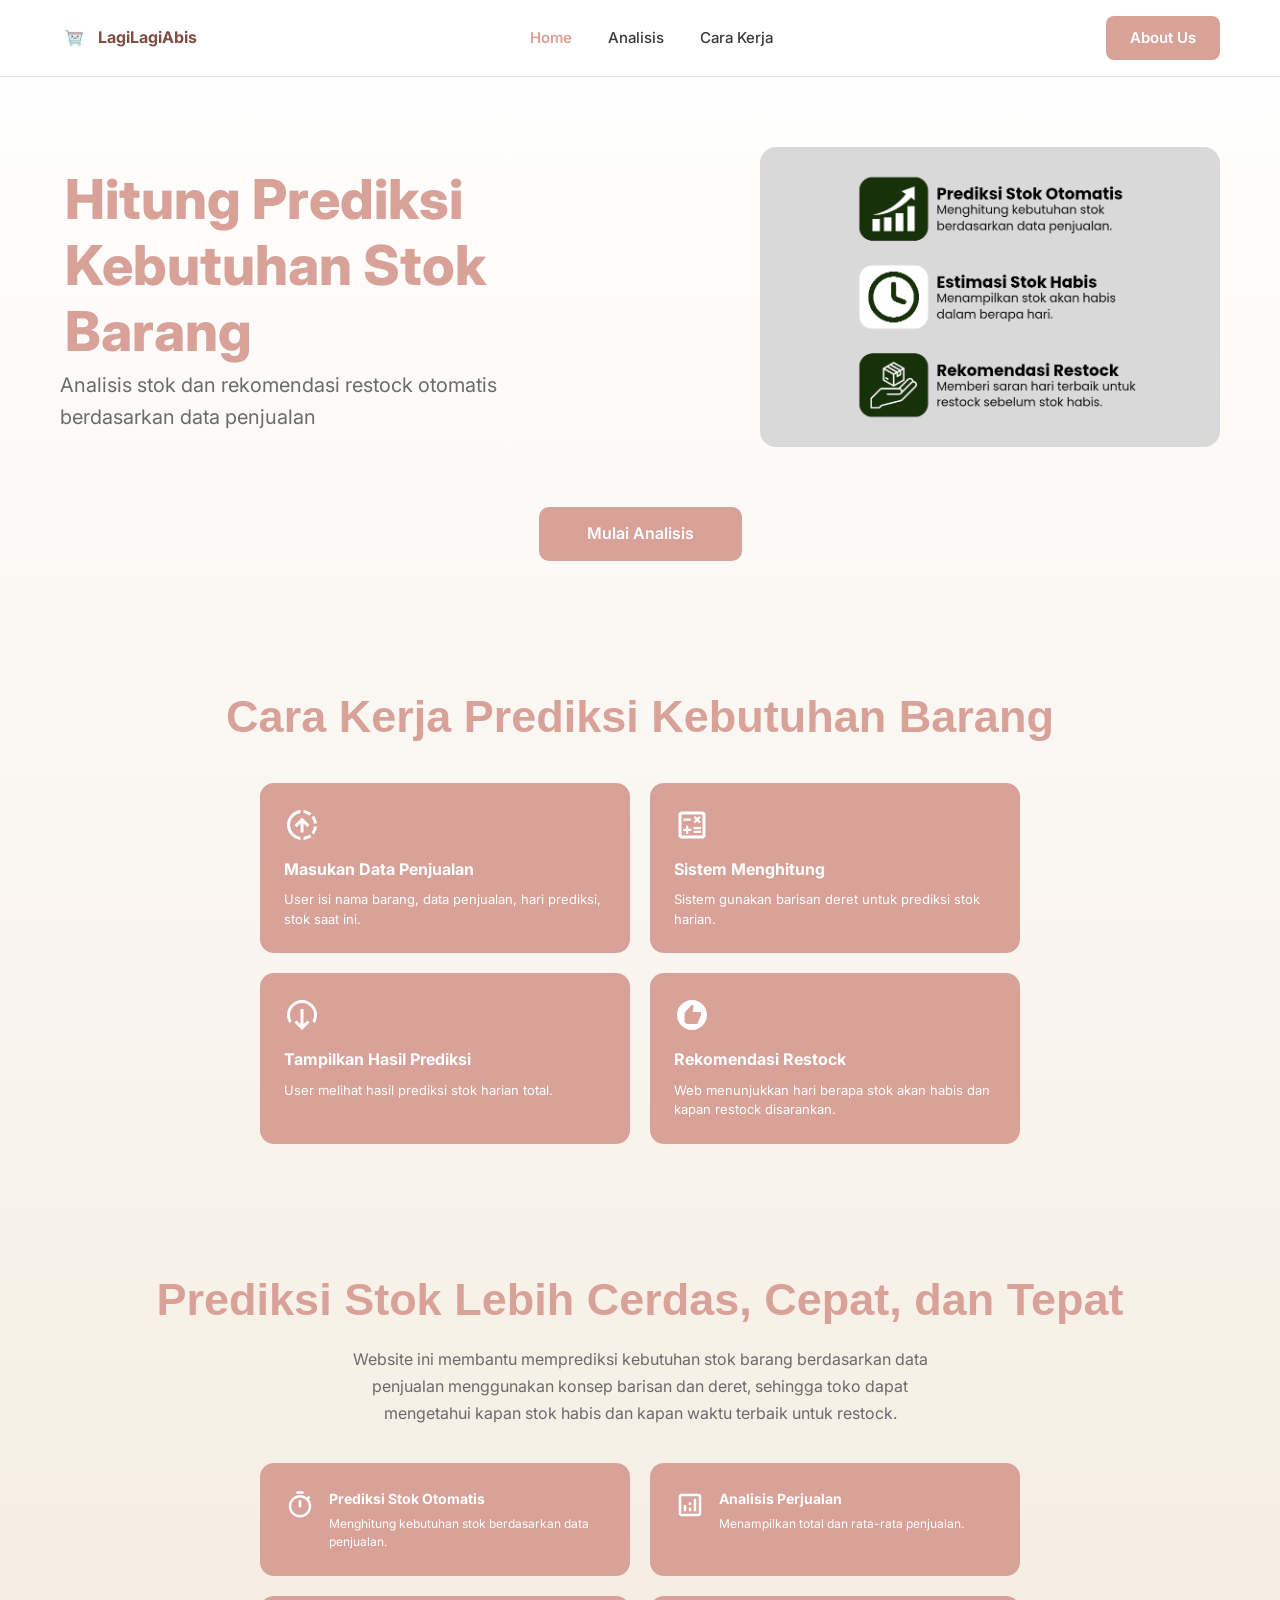
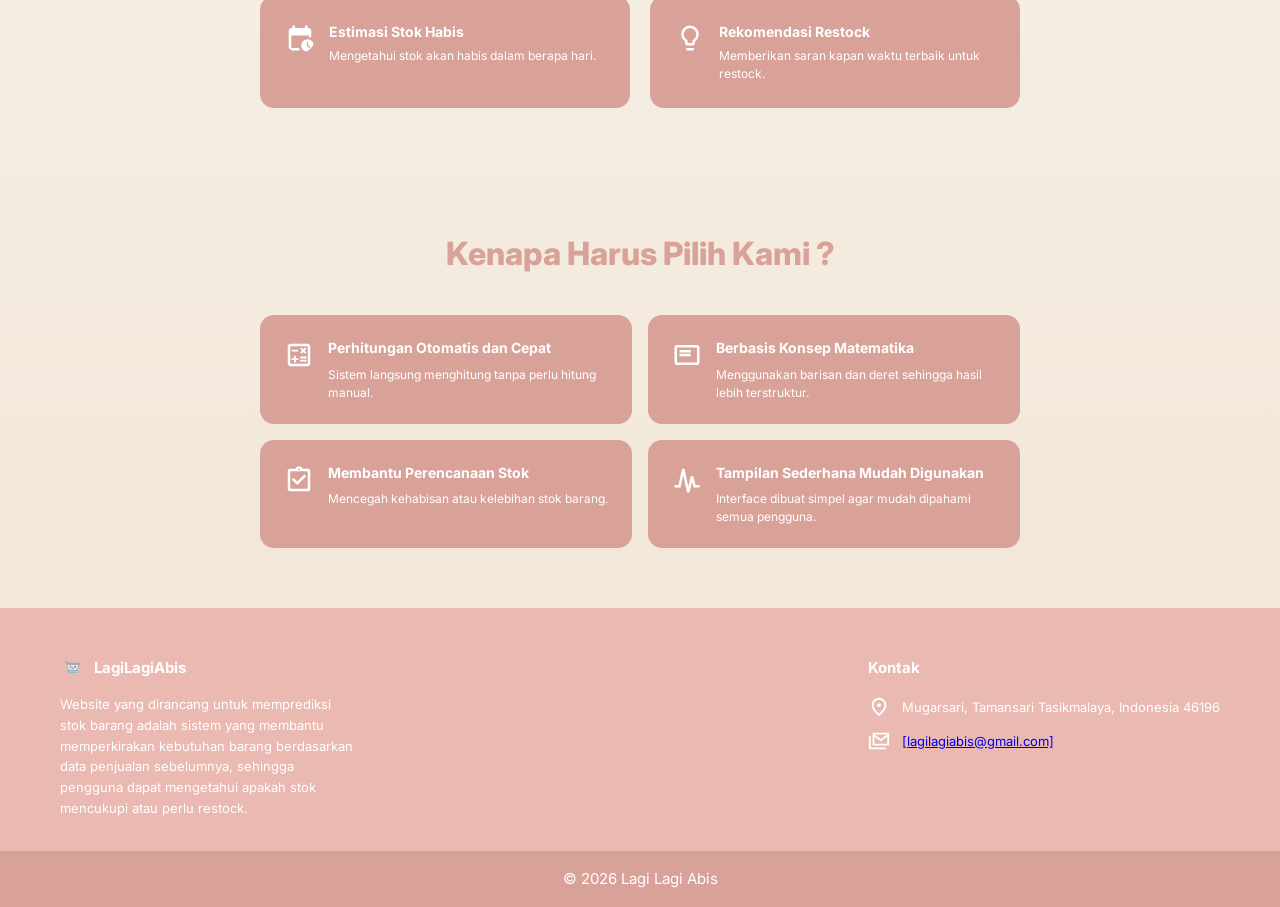
==== index.html @ ec289467 "first commit" ====
<!DOCTYPE html>
<html lang="id">
<head>
  <meta charset="UTF-8" />
  <meta name="viewport" content="width=device-width, initial-scale=1.0" />
  <title>LagiLagiAbis - Prediksi Stok Barang</title>
  <link href="https://fonts.googleapis.com/css2?family=Inter:wght@400;500;600;700;800&display=swap" rel="stylesheet" />
  <link rel="stylesheet" href="style.css" />
</head>
<body>

  <!-- NAVBAR -->
  <nav>
    <a href="#" class="nav-logo">
      <div class="nav-logo-icon">
      </div>
      LagiLagiAbis
    </a>
    <ul class="nav-links" id="navLinks">
      <li><a href="#home" class="active">Home</a></li>
      <li><a href="halaman 2/analisisfix.html" target="_blank">Analisis</a></li>
      <li><a href="#cara-kerja">Cara Kerja</a></li>
    </ul>
    <div style="display:flex; align-items:center; gap:12px;">
      <button class="hamburger" id="hamburger" aria-label="Menu">
        <span></span><span></span><span></span>
      </button>
      <a href="../halaman 3/aboutus.html" class="btn-aboutus" style="text-decoration: none; color: white;">About Us</a>
    </div>
  </nav>

  <!-- HERO -->
  <section class="hero" id="home">
    <div class="hero-text">
      <h1>Hitung Prediksi Kebutuhan Stok Barang</h1>
      <p>Analisis stok dan rekomendasi restock otomatis berdasarkan data penjualan</p>
    </div>
    <div class="hero-image">
      <img src="gambar/nyenyee.jpeg" alt="ilustrasi" class="ilustrasi-image">
    </div>
  </section>
  <div class="hero-cta">
    <a href="halaman 2/analisisfix.html" class="btn-mulai" style="text-decoration: none; color: white; display: inline-block;">Mulai Analisis</a>
  </div>

  <!-- CARA KERJA -->
  <section class="section" id="cara-kerja">
    <h2 class="section-title reveal">Cara Kerja Prediksi Kebutuhan Barang</h2>
    <div class="cara-kerja-grid">
      <div class="step-card reveal reveal-delay-1">
        <div class="step-icon one">
        </div>
        <h3>Masukan Data Penjualan</h3>
        <p>User isi nama barang, data penjualan, hari prediksi, stok saat ini.</p>
      </div>
      <div class="step-card reveal reveal-delay-2">
        <div class="step-icon two">
        </div>
        <h3>Sistem Menghitung</h3>
        <p>Sistem gunakan barisan deret untuk prediksi stok harian.</p>
      </div>
      <div class="step-card reveal reveal-delay-3">
        <div class="step-icon three">
        </div>
        <h3>Tampilkan Hasil Prediksi</h3>
        <p>User melihat hasil prediksi stok harian total.</p>
      </div>
      <div class="step-card reveal reveal-delay-4">
        <div class="step-icon four">
        </div>
        <h3>Rekomendasi Restock</h3>
        <p>Web menunjukkan hari berapa stok akan habis dan kapan restock disarankan.</p>
      </div>
    </div>
  </section>

  <!-- FITUR -->
  <section class="fitur-section">
    <h2 class="section-title reveal">Prediksi Stok Lebih Cerdas, Cepat, dan Tepat</h2>
    <p class="fitur-desc reveal reveal-delay-1">
      Website ini membantu memprediksi kebutuhan stok barang berdasarkan data
      penjualan menggunakan konsep barisan dan deret, sehingga toko dapat
      mengetahui kapan stok habis dan kapan waktu terbaik untuk restock.
    </p>
    <div class="fitur-grid">
      <div class="fitur-card reveal reveal-delay-1">
        <div class="fitur-dot one">
        </div>
        <div>
          <h4>Prediksi Stok Otomatis</h4>
          <p>Menghitung kebutuhan stok berdasarkan data penjualan.</p>
        </div>
      </div>
      <div class="fitur-card reveal reveal-delay-2">
        <div class="fitur-dot two">
        </div>
        <div>
          <h4>Analisis Perjualan</h4>
          <p>Menampilkan total dan rata-rata penjualan.</p>
        </div>
      </div>
      <div class="fitur-card reveal reveal-delay-3">
        <div class="fitur-dot three">
        </div>
        <div>
          <h4>Estimasi Stok Habis</h4>
          <p>Mengetahui stok akan habis dalam berapa hari.</p>
        </div>
      </div>
      <div class="fitur-card reveal reveal-delay-4">
        <div class="fitur-dot four">
        </div>
        <div>
          <h4>Rekomendasi Restock</h4>
          <p>Memberikan saran kapan waktu terbaik untuk restock.</p>
        </div>
      </div>
    </div>
  </section>

  <!-- KENAPA PILIH KAMI -->
  <section class="kenapa-section">
    <h2 class="section-title reveal">Kenapa Harus Pilih Kami ?</h2>
    <div class="kenapa-grid">
      <div class="kenapa-card reveal reveal-delay-1">
        <div class="kenapa-dot one">
        </div>
        <div>
          <h4>Perhitungan Otomatis dan Cepat</h4>
          <p>Sistem langsung menghitung tanpa perlu hitung manual.</p>
        </div>
      </div>
      <div class="kenapa-card reveal reveal-delay-2">
        <div class="kenapa-dot two">
        </div>
        <div>
          <h4>Berbasis Konsep Matematika</h4>
          <p>Menggunakan barisan dan deret sehingga hasil lebih terstruktur.</p>
        </div>
      </div>
      <div class="kenapa-card reveal reveal-delay-3">
        <div class="kenapa-dot three">
        </div>
        <div>
          <h4>Membantu Perencanaan Stok</h4>
          <p>Mencegah kehabisan atau kelebihan stok barang.</p>
        </div>
      </div>
      <div class="kenapa-card reveal reveal-delay-4">
        <div class="kenapa-dot four">
        </div>
        <div>
          <h4>Tampilan Sederhana Mudah Digunakan</h4>
          <p>Interface dibuat simpel agar mudah dipahami semua pengguna.</p>
        </div>
      </div>
    </div>
  </section>

  <!-- FOOTER -->
  <footer>
    <div class="footer-brand">
      <div class="footer-logo">
        <div class="footer-logo-icon"></div>
        LagiLagiAbis
      </div>
      <p>Website yang dirancang untuk memprediksi stok barang adalah sistem yang membantu memperkirakan kebutuhan barang berdasarkan data penjualan sebelumnya, sehingga pengguna dapat mengetahui apakah stok mencukupi atau perlu restock.</p>
    </div>
    <div class="footer-kontak">
      <h4>Kontak</h4>
      <div class="kontak-item">
        <div class="kontak-icon one">
        </div>
        <span>Mugarsari, Tamansari Tasikmalaya, Indonesia 46196</span>
      </div>
      <div class="kontak-item">
        <div class="kontak-icon two">
        </div>
        <span><a href="/cdn-cgi/l/email-protection" class="__cf_email__" data-cfemail="dab6bbbdb3b6bbbdb3bbb8b3a99abdb7bbb3b6f4b9b5b7">[lagilagiabis@gmail.com]</a></span>
      </div>
    </div>
  </footer>
  <div class="footer-bottom">
    <p>&copy; 2026 Lagi Lagi Abis</p>
  </div>

<script src="script.js"></script>
</body>
</html>
---- style.css ----
*, *::before, *::after { box-sizing: border-box; margin: 0; padding: 0; }

    :root {
      --peach-dark: #d9a299;
      --peach-mid: #DCC5B2;
      --peach-light: #F0E4D3;
      --peach-pale: #FAF7F3;
      --peach-pastel: #eb4f7e;
      --peach-bg: #eaf2ed;
      --gray-bg: #f0ede8;
      --gray-card: #e8e4df;
      --gray-light: #f5f3f0;
      --text-dark: #804c44;
      --text-mid: #3a3a3a;
      --text-muted: #6b6b6b;
      --white: #ffffff;
      --peach-hover: #eab9b2;
    }

    body {
      font-family: 'Inter', sans-serif;
      background: linear-gradient(180deg, #ffffff 0%, #F0E4D3 100%);
      color: var(--peach-dark);
      font-size: 15px;
      line-height: 1.6;
    }

    /* ===== NAVBAR ===== */
    nav {
      display: flex;
      align-items: center;
      justify-content: space-between;
      padding: 16px 60px;
      background: var(--white);
      border-bottom: 1px solid #e8e4df;
      position: sticky;
      top: 0;
      z-index: 100;
    }

    .nav-logo {
      display: flex;
      align-items: center;
      gap: 10px;
      font-weight: 700;
      font-size: 16px;
      color: var(--text-dark);
      text-decoration: none;
    }

    .nav-logo-icon {
      width: 28px;
      height: 28px;
      background-image: url('gambar/logoLLA.png');
      background-size: cover;
      border-radius: 6px;
    }

    .nav-links {
      display: flex;
      align-items: center;
      gap: 36px;
      list-style: none;
    }

    .nav-links a {
      text-decoration: none;
      color: var(--text-mid);
      font-size: 15px;
      font-weight: 500;
      transition: color 0.2s;
    }

    .nav-links a:hover { color: var(--green-dark); }
    .nav-links a.active { color: var(--green-dark); font-weight: 600; }

    .btn-aboutus {
      background: var(--peach-dark);
      color: var(--white);
      border: none;
      padding: 10px 24px;
      border-radius: 8px;
      font-size: 15px;
      font-weight: 600;
      cursor: pointer;
      transition: background 0.2s;
    }

    .btn-aboutus:hover { background: var(--peach-hover); }

    /* ===== HERO ===== */
    .hero {
      display: flex;
      align-items: center;
      justify-content: space-between;
      padding: 70px 60px 50px;
      gap: 40px;
    }

    .hero-text { max-width: 500px; }

    .hero-text h1 {
      font-size: 55px;
      font-weight: 800;
      line-height: 1.2;
      color: #d9a299;
      margin-bottom: 18px;
      margin: 5px;
      font-family: 'Inter', sans-serif;
    }

    .hero-text p {
      font-size: 20px;
      color: var(--text-muted);
      margin-bottom: 0;
      font-family: 'Inter', sans-serif;
    }

    .hero-image {
      width: 460px;
      height: 300px;
      background: var(--cream-card);
      border-radius: 16px;
      flex-shrink: 0;
    }

    .ilustrasi-image {
      width: 100%;
      height: 100%;
      object-fit: cover;
      border-radius: 16px;
    }

    .hero-cta {
      display: flex;
      justify-content: center;
      padding: 10px 60px 60px;
    }

    .btn-mulai {
      background: var(--peach-dark);
      color: var(--white);
      border: none;
      padding: 14px 48px;
      border-radius: 10px;
      font-size: 16px;
      font-weight: 600;
      cursor: pointer;
      transition: background 0.2s, transform 0.1s;
    }

    .btn-mulai:hover { background: var(--peach-hover); transform: translateY(-1px); }

    /* ===== CARA KERJA ===== */
    .section {
      padding: 60px 60px;
    }

    .section-title {
      text-align: center;
      font-size: 45px;
      font-weight: 700;
      color: var(--peach-dark);
      margin-bottom: 30px;
      font-family: 'Poppins', sans-serif;
    }

    .cara-kerja-grid {
      display: grid;
      grid-template-columns: 1fr 1fr;
      gap: 20px;
      max-width: 760px;
      margin: 0 auto;
    }

    .step-card {
      background: #d9a299;
      border-radius: 14px;
      padding: 24px;
      position: relative;
    }

    .step-icon {
      width: 36px;
      height: 36px;
      border-radius: 8px;
      margin-bottom: 14px;
    }

    .step-icon.one { 
      background-image: url('gambar/arrowlight.svg');
      background-size: cover;
    }
    .step-icon.two { 
      background-image: url('gambar/calculatelight.svg'); 
      background-size: cover;
    }
    .step-icon.three { 
      background-image: url('gambar/outputlight.svg');
      background-size: cover;
    }
    .step-icon.four { 
      background-image: url('gambar/recomend.svg'); 
      background-size: cover;
    }

    .step-card h3 {
      font-size: 16px;
      font-weight: 700;
      color: white;
      margin-bottom: 8px;
    }

    .step-card p {
      font-size: 13px;
      color: white;
      line-height: 1.5;
    }

    /* ===== FITUR ===== */
    .fitur-section {
      padding: 60px 60px;
    }

    .fitur-section .section-title { color: var(--green-dark); }

    .fitur-desc {
      text-align: center;
      font-size: 16px;
      color: var(--text-muted);
      max-width: 580px;
      margin: -20px auto 36px;
      line-height: 1.7;
    }

    .fitur-grid {
      display: grid;
      grid-template-columns: 1fr 1fr;
      gap: 20px;
      max-width: 760px;
      margin: 0 auto;
    }

    .fitur-card {
      background: #d9a299;
      border-radius: 14px;
      padding: 25px 25px;
      display: flex;
      align-items: flex-start;
      gap: 14px;
    }

    .fitur-dot {
      width: 30px;
      height: 30px;
      border-radius: 50%;
      flex-shrink: 0;
      margin-top: 2px;
    }

    .fitur-dot.one {
     background-image: url('gambar/prediksi.svg');
     background-size: cover;
    }
    .fitur-dot.two { 
    background-image: url('gambar/analytics.svg');
    background-size: cover; 
    }
    .fitur-dot.three {
    background-image: url('gambar/estimasi.svg');
    background-size: cover;
    }
    .fitur-dot.four {
    background-image: url('gambar/saran.svg');
    background-size: cover;
    }

    .fitur-card h4 {
      font-size: 14px;
      font-weight: 700;
      color: white;
      margin-bottom: 4px;
    }

    .fitur-card p {
      font-size: 12px;
      color: white;
      line-height: 1.5;
    }

    /* ===== KENAPA PILIH ===== */
    .kenapa-section {
      padding: 60px 60px;
    }

    .kenapa-section .section-title {
      text-align: left;
      font-size: 32px;
      font-weight: 800;
      color: #d9a299;
      margin-bottom: 36px;
      text-align: center;
      font-family: 'Inter', sans-serif;
    }

    .kenapa-grid {
      display: grid;
      grid-template-columns: 1fr 1fr;
      gap: 16px;
      max-width: 760px;
      margin: 0 auto;
    }

    .kenapa-card {
      background: #d9a299;
      border-radius: 14px;
      padding: 22px 24px;
      display: flex;
      align-items: flex-start;
      gap: 14px;
    }

    .kenapa-dot {
      width: 30px;
      height: 30px;
      border-radius: 50%;
      flex-shrink: 0;
      margin-top: 3px;
    }

    .kenapa-dot.one { 
    background-image: url('gambar/calculatelight.svg'); 
    background-size: cover;
    }
    .kenapa-dot.two { 
    background-image: url('gambar/konsep.svg'); 
    background-size: cover;
    }
    .kenapa-dot.three { 
    background-image: url('gambar/stok.svg'); 
    background-size: cover;
    }
    .kenapa-dot.four { 
    background-image: url('gambar/planner.svg');
    background-size: cover; 
    }

    .kenapa-card h4 {
      font-size: 14px;
      font-weight: 700;
      color: white;
      margin-bottom: 6px;
      font-family: 'Inter', sans-serif;
    }

    .kenapa-card p {
      font-size: 12px;
      color: white;
      line-height: 1.5;
    }

    /* ===== FOOTER ===== */
    footer {
      background: var(--peach-hover);
      padding: 48px 60px 32px;
      display: flex;
      justify-content: space-between;
      gap: 40px;
    }

    .footer-brand { max-width: 300px; }

    .footer-logo {
      display: flex;
      align-items: center;
      gap: 10px;
      font-weight: 700;
      font-size: 15px;
      color: var(--white);
      margin-bottom: 14px;
    }

    .footer-logo-icon {
      width: 24px;
      height: 24px;
      background-image: url('gambar/logoLLA.png');
      background-size: cover;
      border-radius: 5px;
    }

    .footer-brand p {
      font-size: 13px;
      color: white;
      line-height: 1.6;
    }

    .footer-kontak h4 {
      font-size: 15px;
      font-weight: 700;
      color: white;
      margin-bottom: 16px;
    }
    .kontak-item {
      display: flex;
      align-items: center;
      gap: 12px;
      margin-bottom: 12px;
    }
    .kontak-icon {
      width: 22px;
      height: 22px;
      border-radius: 4px;
      flex-shrink: 0;
    }
    .kontak-icon.one {
      background-image: url('gambar/location.svg');
      background-size: cover;
    }

    .kontak-icon.two {
      background-image: url('gambar/email.svg');
      background-size: cover;
    }

    .kontak-item span {
      font-size: 13px;
      color: white;
    }

    .footer-bottom {
      background: #d9a299;
      border-top: 1px solid var(--green-pale);
      padding: 16px 60px;
      display: flex;
      align-items: center;
      justify-content: center;
      gap: 12px;
      color: white;
    }

    .footer-bottom-icon {
      width: 20px;
      height: 20px;
      background: var(--gray-card);
      border-radius: 4px;
    }

    .footer-bottom span {
      font-size: 13px;
      color: white;
    }

    /* ===== SCROLL ANIMATIONS ===== */
    .reveal {
      opacity: 0;
      transform: translateY(40px);
      transition: opacity 0.6s ease, transform 0.6s ease;
    }

    .reveal.from-left {
      transform: translateX(-50px);
    }

    .reveal.from-right {
      transform: translateX(50px);
    }

    .reveal.visible {
      opacity: 1;
      transform: translate(0);
    }

    /* Delay tiap kartu */
    .reveal-delay-1 { transition-delay: 0.1s; }
    .reveal-delay-2 { transition-delay: 0.2s; }
    .reveal-delay-3 { transition-delay: 0.3s; }
    .reveal-delay-4 { transition-delay: 0.4s; }

    /* Navbar scroll shadow */
    nav.scrolled {
      box-shadow: 0 2px 16px rgba(61,90,71,0.08);
    }

    
    /* Hero animasi awal */
    .hero-text {
      animation: fadeInLeft 0.8s ease both;
    }

    .hero-image {
      animation: fadeInRight 0.8s ease 0.2s both;
    }

    .hero-cta {
      animation: fadeInUp 0.7s ease 0.4s both;
    }

    @keyframes fadeInLeft {
      from { opacity: 0; transform: translateX(-40px); }
      to   { opacity: 1; transform: translateX(0); }
    }

    @keyframes fadeInRight {
      from { opacity: 0; transform: translateX(40px); }
      to   { opacity: 1; transform: translateX(0); }
    }

    @keyframes fadeInUp {
      from { opacity: 0; transform: translateY(24px); }
      to   { opacity: 1; transform: translateY(0); }
    }

    /* Hover efek kartu */
    .step-card, .fitur-card, .kenapa-card {
      transition: transform 0.25s ease, box-shadow 0.25s ease;
    }

    .step-card:hover, .fitur-card:hover, .kenapa-card:hover {
      transform: translateY(-4px);
      box-shadow: 0 8px 24px rgba(61,90,71,0.12);
    }

    /* ===== HAMBURGER MENU ===== */
    .hamburger {
      display: none;
      flex-direction: column;
      gap: 5px;
      cursor: pointer;
      background: none;
      border: none;
      padding: 4px;
    }

    .hamburger span {
      display: block;
      width: 24px;
      height: 2px;
      background: var(--text-dark);
      border-radius: 2px;
      transition: all 0.3s ease;
    }

    .hamburger.open span:nth-child(1) { transform: translateY(7px) rotate(45deg); }
    .hamburger.open span:nth-child(2) { opacity: 0; }
    .hamburger.open span:nth-child(3) { transform: translateY(-7px) rotate(-45deg); }

    /* Mobile nav drawer */
    .nav-links.mobile-open {
      display: flex !important;
      flex-direction: column;
      position: absolute;
      top: 61px;
      left: 0;
      right: 0;
      background: var(--white);
      border-bottom: 1px solid var(--gray-card);
      padding: 16px 24px 24px;
      gap: 18px;
      z-index: 99;
      animation: slideDown 0.25s ease;
    }

    @keyframes slideDown {
      from { opacity: 0; transform: translateY(-10px); }
      to   { opacity: 1; transform: translateY(0); }
    }

    /* ===== RESPONSIVE — TABLET (max 1024px) ===== */
    @media (max-width: 1024px) {
      nav { padding: 16px 32px; }
      .hero { padding: 50px 32px 36px; gap: 28px; }
      .hero-text h1 { font-size: 34px; }
      .hero-image { width: 220px; height: 170px; }
      .hero-cta { padding: 10px 32px 50px; }
      .section, .fitur-section, .kenapa-section { padding: 50px 32px; }
      footer { padding: 40px 32px 28px; }
      .footer-bottom { padding: 16px 32px; }
    }

    /* ===== RESPONSIVE — MOBILE (max 768px) ===== */
    @media (max-width: 768px) {
      nav {
        padding: 14px 20px;
        position: sticky;
        top: 0;
      }

      .hamburger { display: flex; }
      .nav-links { display: none; }

      .hero {
        flex-direction: column;
        padding: 36px 20px 24px;
        text-align: center;
        gap: 24px;
      }

      .hero-text { max-width: 100%; }
      .hero-text h1 { font-size: 28px; line-height: 1.25; }
      .hero-text p { font-size: 14px; }

      .hero-image {
        width: 100%;
        height: 180px;
        border-radius: 12px;
      }

      .hero-cta { padding: 8px 20px 40px; }
      .btn-mulai { width: 100%; padding: 14px; font-size: 15px; }

      .section, .fitur-section, .kenapa-section { padding: 36px 20px; }

      .section-title { font-size: 20px; margin-bottom: 28px; }

      .cara-kerja-grid,
      .fitur-grid,
      .kenapa-grid {
        grid-template-columns: 1fr;
        gap: 14px;
      }

      .kenapa-section .section-title {
        font-size: 24px;
        text-align: center;
      }

      .kenapa-grid { max-width: 100%; }

      .fitur-desc { font-size: 13px; margin-bottom: 24px; }

      footer {
        flex-direction: column;
        padding: 32px 20px 20px;
        gap: 28px;
      }

      .footer-brand { max-width: 100%; }
      .footer-bottom { padding: 14px 20px; }
    }

    /* ===== RESPONSIVE — SMALL MOBILE (max 480px) ===== */
    @media (max-width: 480px) {
      .hero-text h1 { font-size: 24px; }
      .btn-aboutus { padding: 8px 14px; font-size: 13px; }
      .nav-logo { font-size: 14px; }
      .step-card, .fitur-card, .kenapa-card { padding: 18px; }
    }
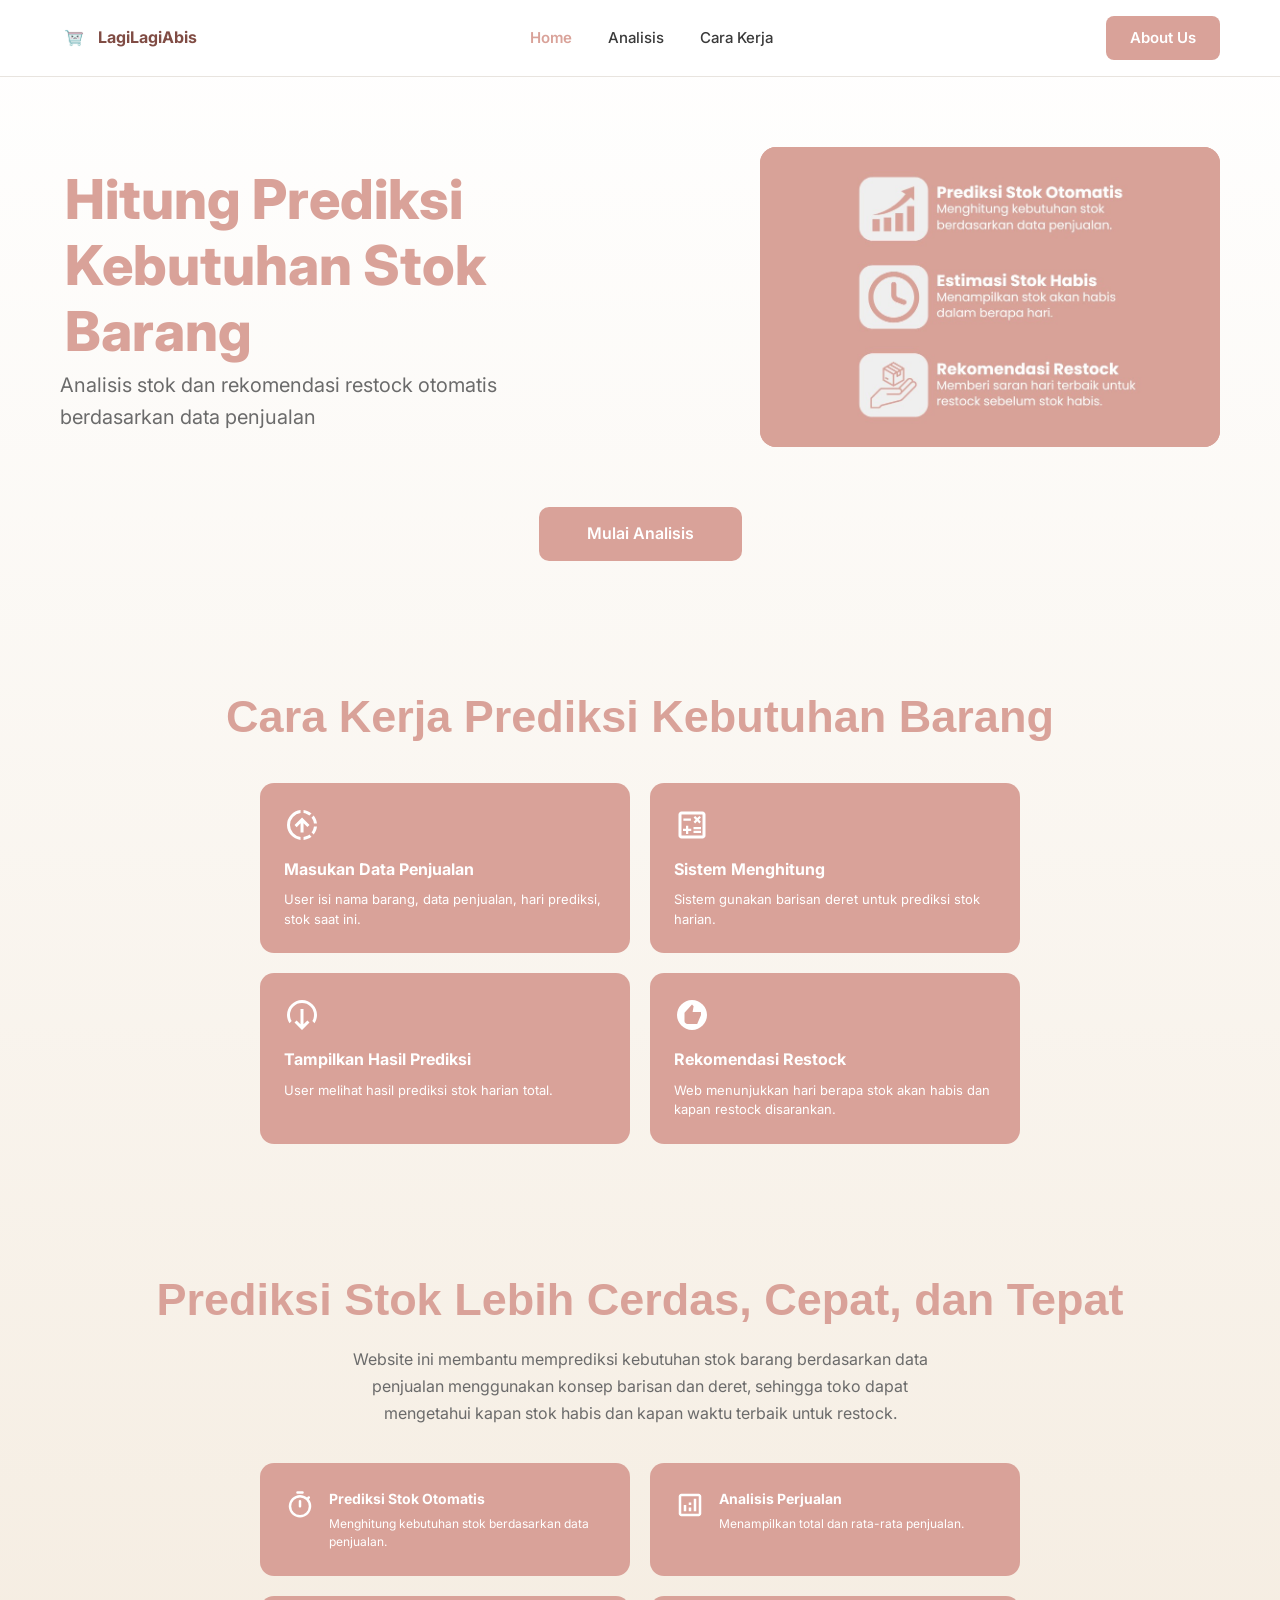
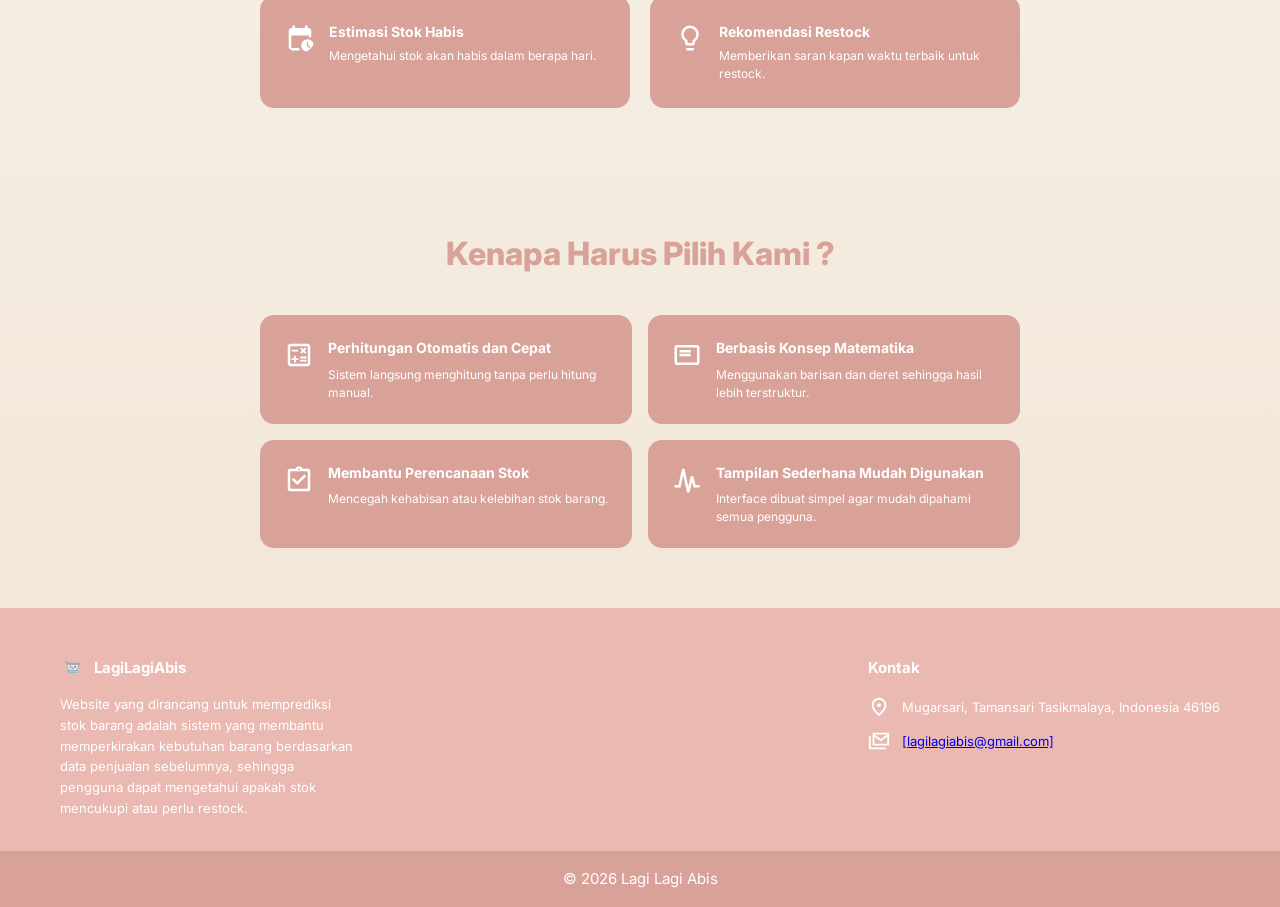
==== commit 51f8d8f4: "perubahan ketiga bess" ====
--- a/index.html
+++ b/index.html
@@ -25,7 +25,7 @@
       <button class="hamburger" id="hamburger" aria-label="Menu">
         <span></span><span></span><span></span>
       </button>
-      <a href="../halaman 3/aboutus.html" class="btn-aboutus" style="text-decoration: none; color: white;">About Us</a>
+      <a href="halaman 3/aboutus.html" class="btn-aboutus" style="text-decoration: none; color: white;">About Us</a>
     </div>
   </nav>
 
@@ -36,7 +36,7 @@
       <p>Analisis stok dan rekomendasi restock otomatis berdasarkan data penjualan</p>
     </div>
     <div class="hero-image">
-      <img src="gambar/nyenyee.jpeg" alt="ilustrasi" class="ilustrasi-image">
+      <img src="gambar/hasilmamen.jpeg" alt="ilustrasi" class="ilustrasi-image">
     </div>
   </section>
   <div class="hero-cta">
--- a/style.css
+++ b/style.css
@@ -120,7 +120,8 @@
     .hero-image {
       width: 460px;
       height: 300px;
-      background: var(--cream-card);
+      background-image: url('gambar/hasilmamen.jpeg');
+      background-size: cover;
       border-radius: 16px;
       flex-shrink: 0;
     }
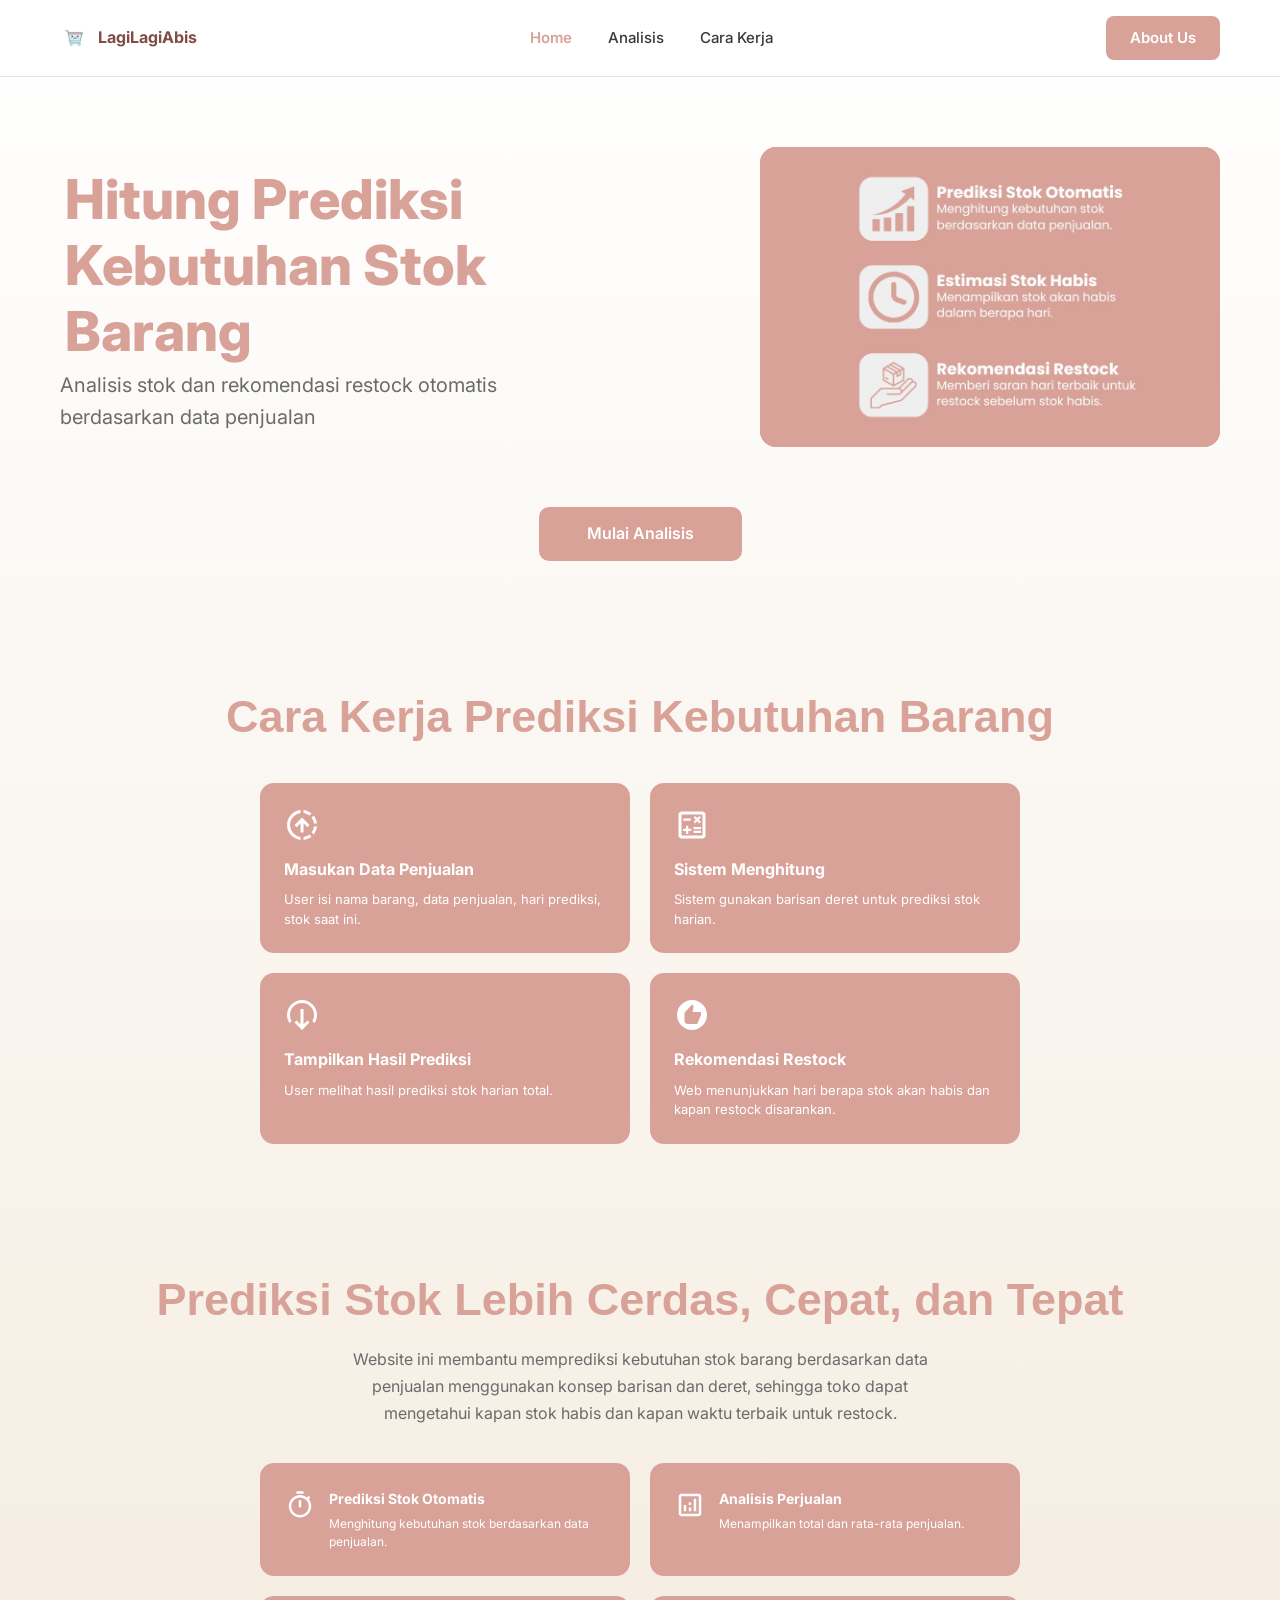
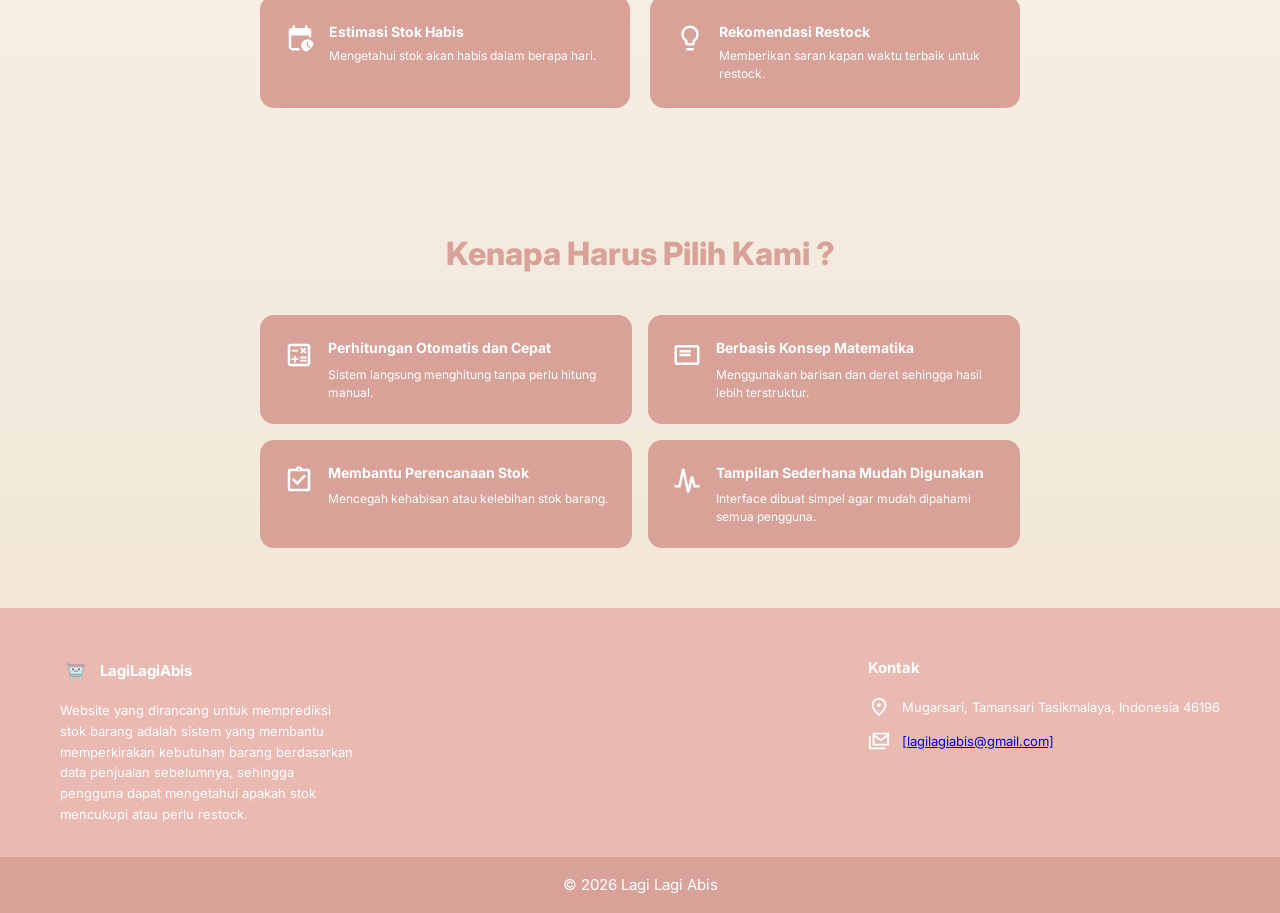
==== commit 6861d7f7: "sesei udah beres" ====
--- a/index.html
+++ b/index.html
@@ -25,7 +25,7 @@
       <button class="hamburger" id="hamburger" aria-label="Menu">
         <span></span><span></span><span></span>
       </button>
-      <a href="halaman 3/aboutus.html" class="btn-aboutus" style="text-decoration: none; color: white;">About Us</a>
+      <a href="../halaman 3/aboutus.html" class="btn-aboutus" style="text-decoration: none; color: white;">About Us</a>
     </div>
   </nav>
 
@@ -176,7 +176,7 @@
       <div class="kontak-item">
         <div class="kontak-icon two">
         </div>
-        <span><a href="/cdn-cgi/l/email-protection" class="__cf_email__" data-cfemail="dab6bbbdb3b6bbbdb3bbb8b3a99abdb7bbb3b6f4b9b5b7">[lagilagiabis@gmail.com]</a></span>
+        <span><a href="mailto:lagilagiabis@gmail.com" class="__cf_email__" data-cfemail="dab6bbbdb3b6bbbdb3bbb8b3a99abdb7bbb3b6f4b9b5b7">[lagilagiabis@gmail.com]</a></span>
       </div>
     </div>
   </footer>
--- a/style.css
+++ b/style.css
@@ -383,8 +383,8 @@
     }
 
     .footer-logo-icon {
-      width: 24px;
-      height: 24px;
+      width: 30px;
+      height: 30px;
       background-image: url('gambar/logoLLA.png');
       background-size: cover;
       border-radius: 5px;
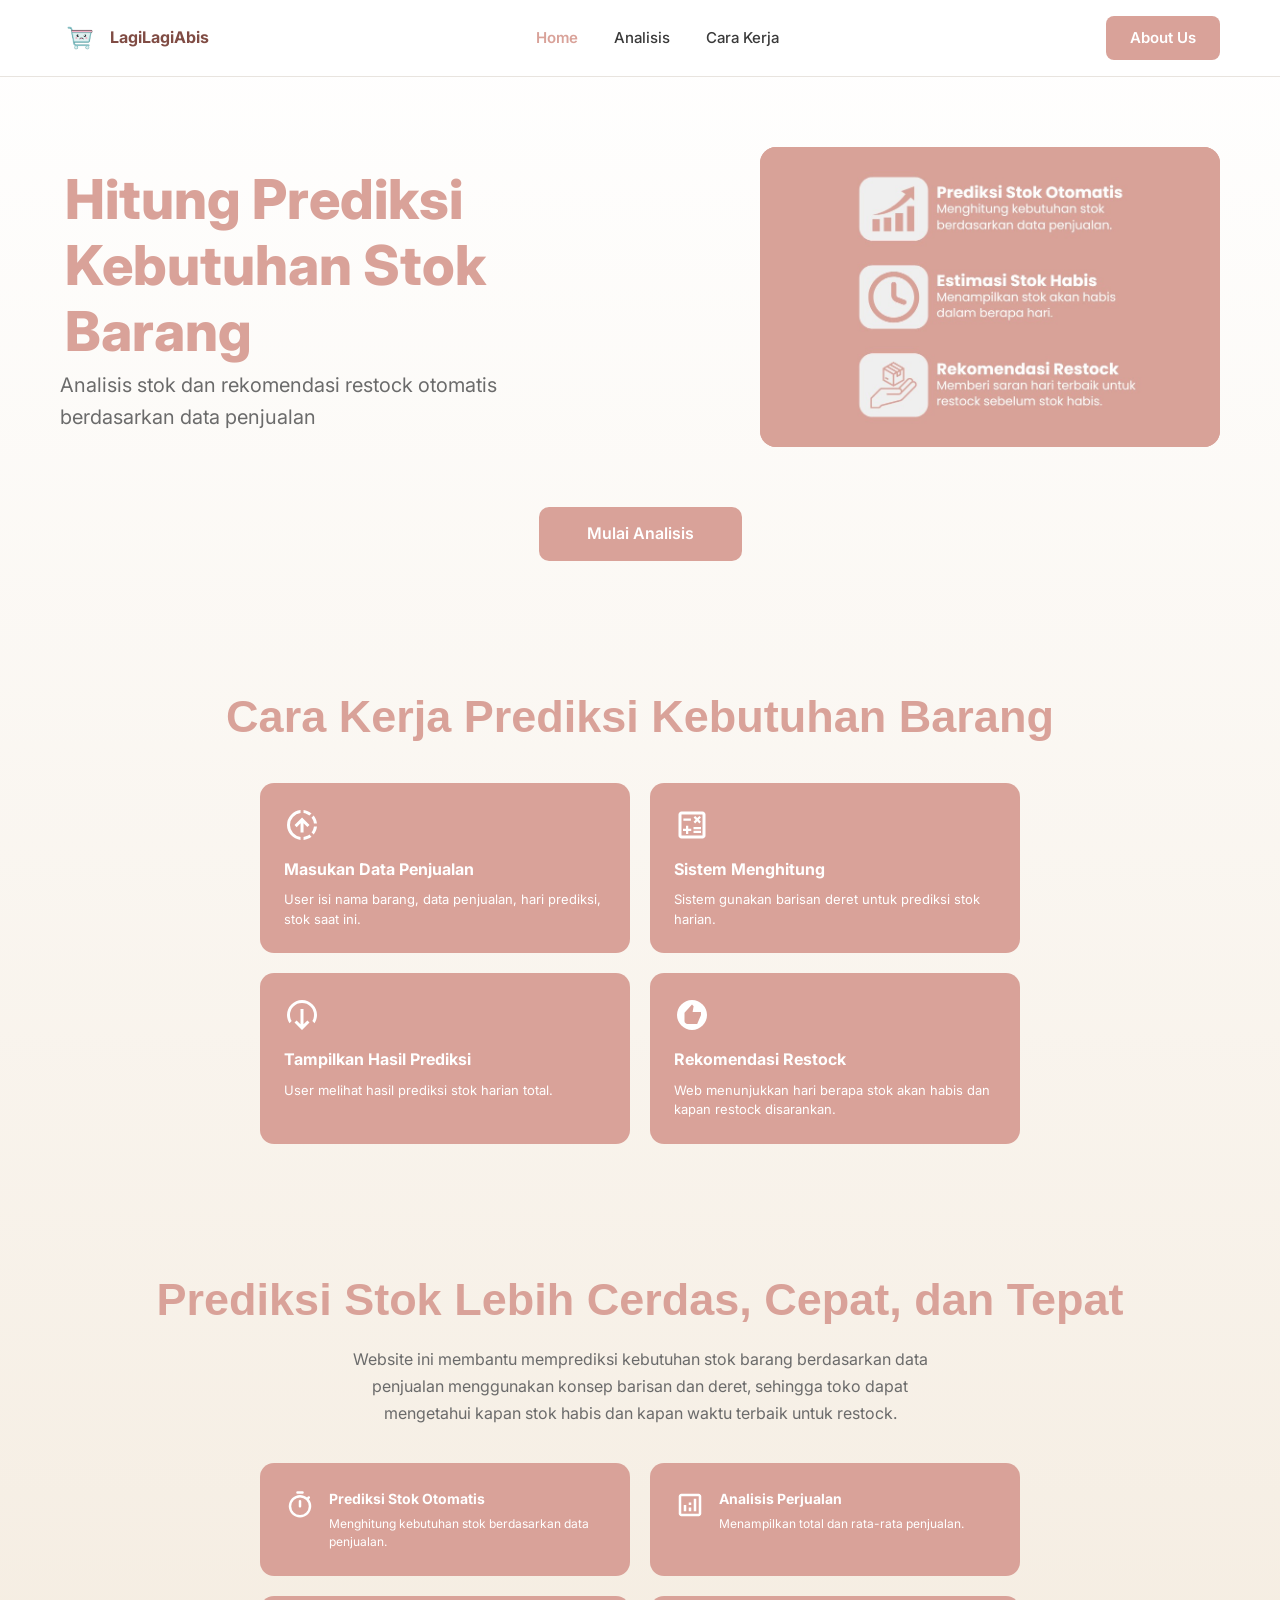
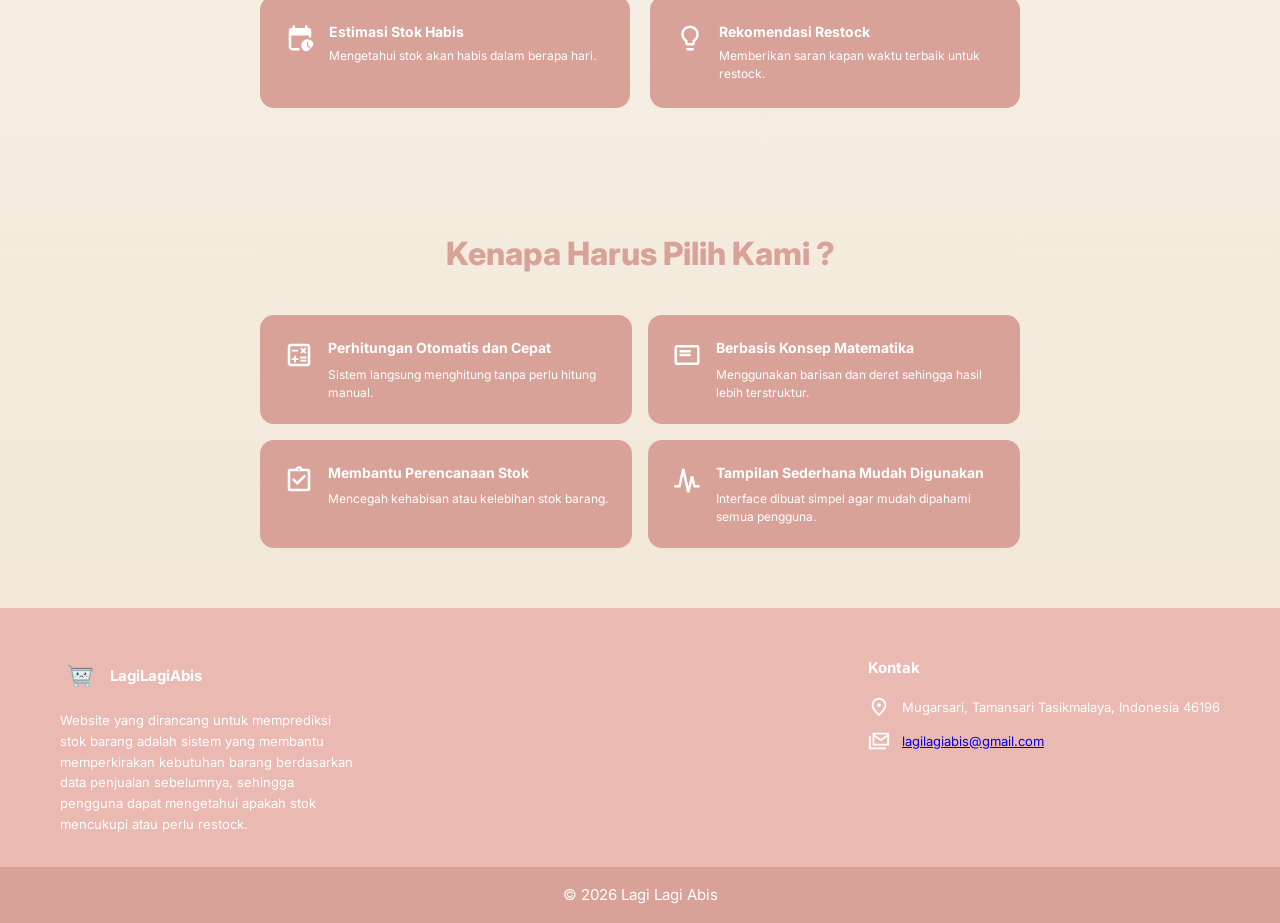
==== commit 2a7eba3c: "diubah sama mamen" ====
--- a/index.html
+++ b/index.html
@@ -176,7 +176,7 @@
       <div class="kontak-item">
         <div class="kontak-icon two">
         </div>
-        <span><a href="mailto:lagilagiabis@gmail.com" class="__cf_email__" data-cfemail="dab6bbbdb3b6bbbdb3bbb8b3a99abdb7bbb3b6f4b9b5b7">[lagilagiabis@gmail.com]</a></span>
+        <span><a href="mailto:lagilagiabis@gmail.com" class="__cf_email__" data-cfemail="dab6bbbdb3b6bbbdb3bbb8b3a99abdb7bbb3b6f4b9b5b7">lagilagiabis@gmail.com</a></span>
       </div>
     </div>
   </footer>
--- a/style.css
+++ b/style.css
@@ -50,8 +50,8 @@
     }
 
     .nav-logo-icon {
-      width: 28px;
-      height: 28px;
+      width: 40px;
+      height: 40px;
       background-image: url('gambar/logoLLA.png');
       background-size: cover;
       border-radius: 6px;
@@ -383,8 +383,8 @@
     }
 
     .footer-logo-icon {
-      width: 30px;
-      height: 30px;
+      width: 40px;
+      height: 40px;
       background-image: url('gambar/logoLLA.png');
       background-size: cover;
       border-radius: 5px;
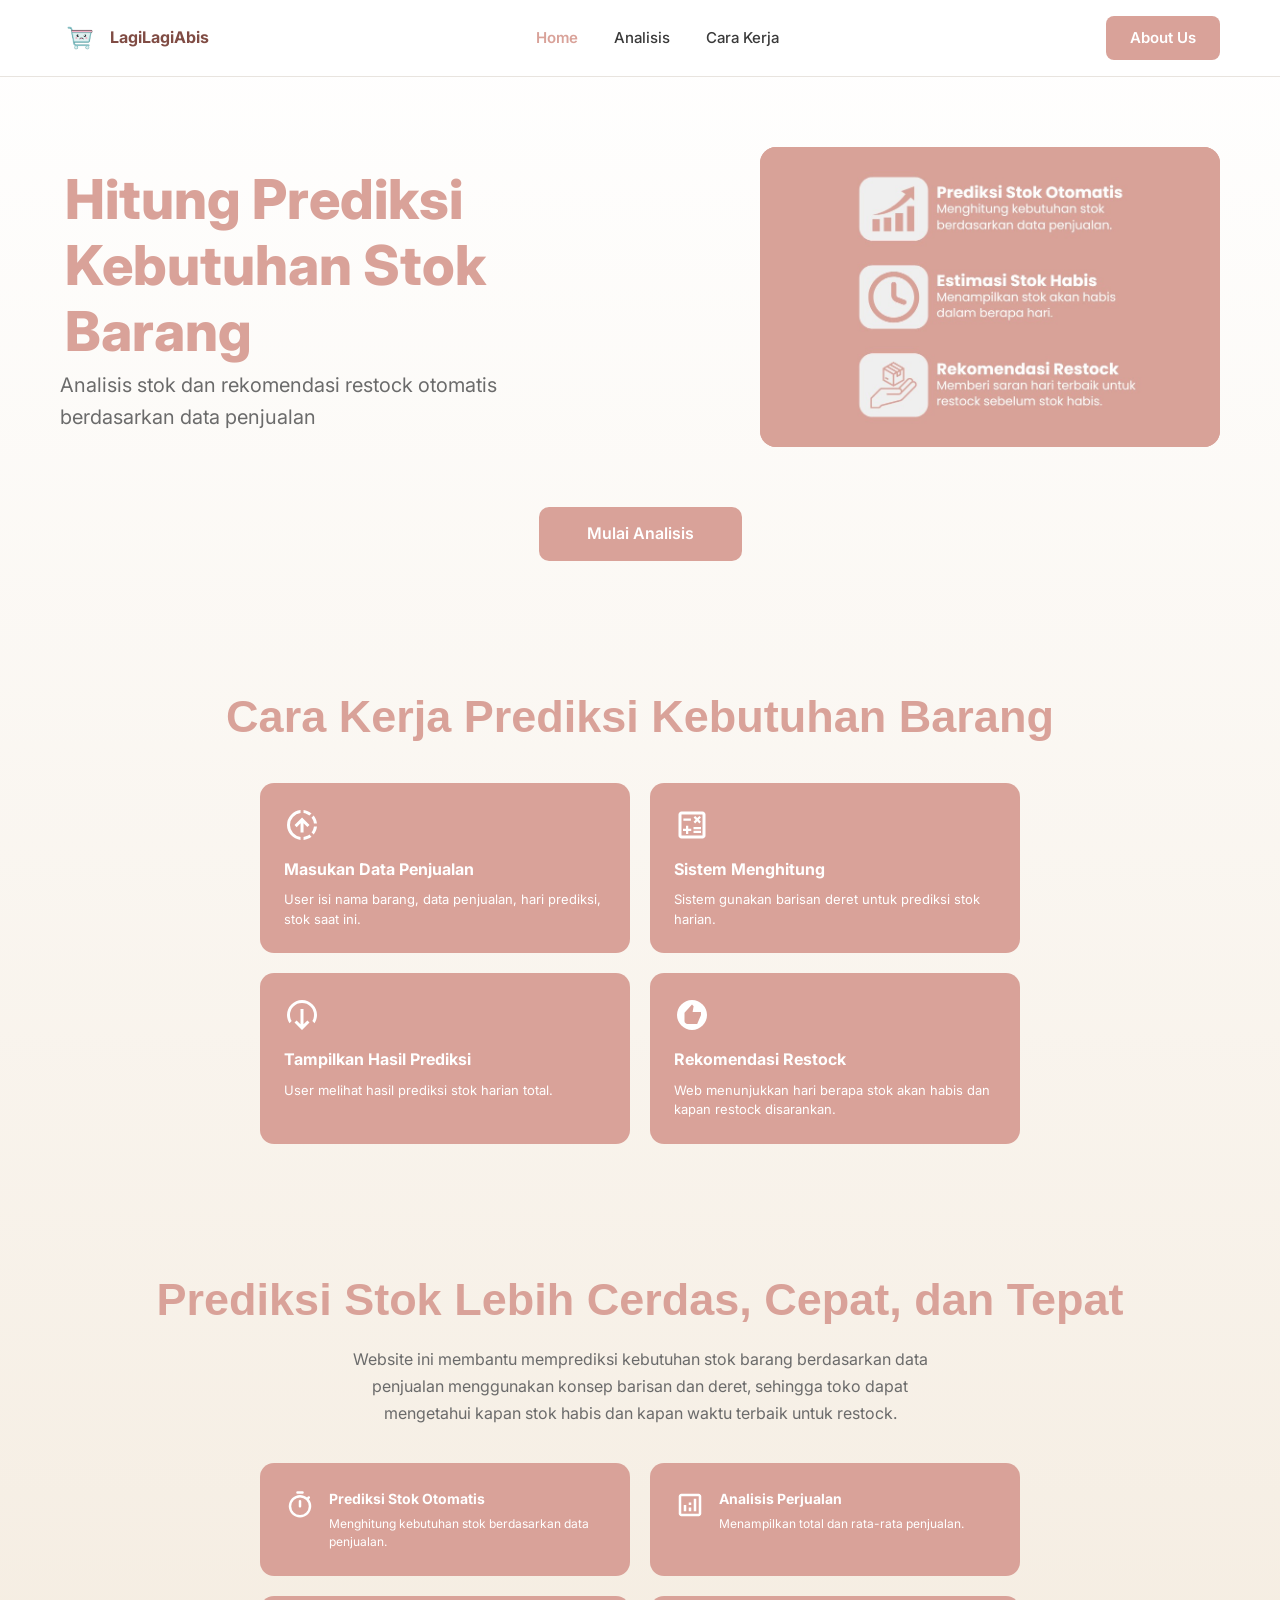
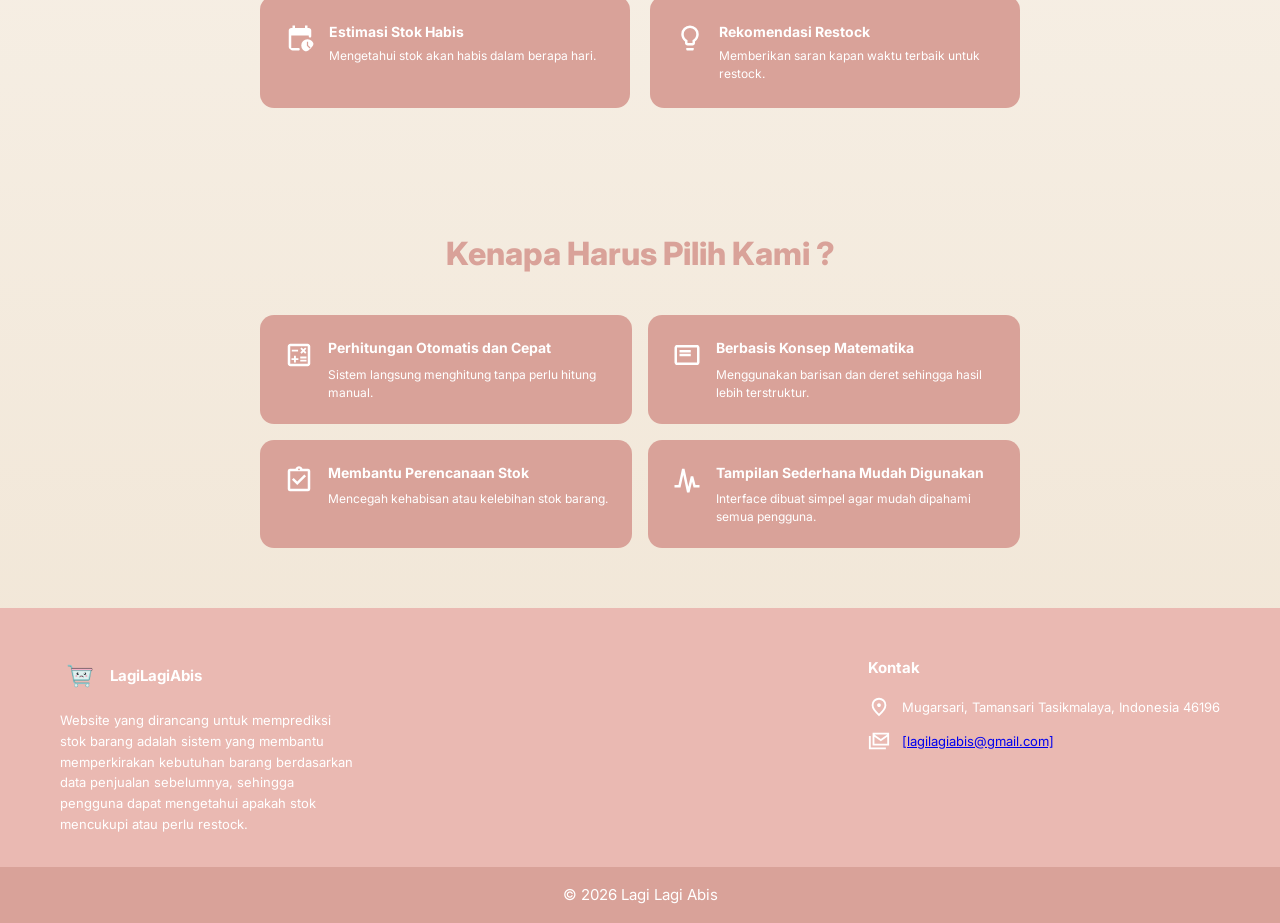
==== commit c5179d8b: "mamen op" ====
--- a/index.html
+++ b/index.html
@@ -18,14 +18,14 @@
     </a>
     <ul class="nav-links" id="navLinks">
       <li><a href="#home" class="active">Home</a></li>
-      <li><a href="halaman 2/analisisfix.html" target="_blank">Analisis</a></li>
+      <li><a href="halaman-2/analisisfix.html">Analisis</a></li>
       <li><a href="#cara-kerja">Cara Kerja</a></li>
     </ul>
     <div style="display:flex; align-items:center; gap:12px;">
       <button class="hamburger" id="hamburger" aria-label="Menu">
         <span></span><span></span><span></span>
       </button>
-      <a href="../halaman 3/aboutus.html" class="btn-aboutus" style="text-decoration: none; color: white;">About Us</a>
+      <a href="halaman-3/aboutus.html" class="btn-aboutus" style="text-decoration: none; color: white;">About Us</a>
     </div>
   </nav>
 
@@ -40,7 +40,7 @@
     </div>
   </section>
   <div class="hero-cta">
-    <a href="halaman 2/analisisfix.html" class="btn-mulai" style="text-decoration: none; color: white; display: inline-block;">Mulai Analisis</a>
+    <a href="halaman-2/analisisfix.html" class="btn-mulai" style="text-decoration: none; color: white; display: inline-block;">Mulai Analisis</a>
   </div>
 
   <!-- CARA KERJA -->
@@ -176,7 +176,7 @@
       <div class="kontak-item">
         <div class="kontak-icon two">
         </div>
-        <span><a href="mailto:lagilagiabis@gmail.com" class="__cf_email__" data-cfemail="dab6bbbdb3b6bbbdb3bbb8b3a99abdb7bbb3b6f4b9b5b7">lagilagiabis@gmail.com</a></span>
+        <span><a href="mailto:lagilagiabis@gmail.com" class="__cf_email__" data-cfemail="dab6bbbdb3b6bbbdb3bbb8b3a99abdb7bbb3b6f4b9b5b7">[lagilagiabis@gmail.com]</a></span>
       </div>
     </div>
   </footer>
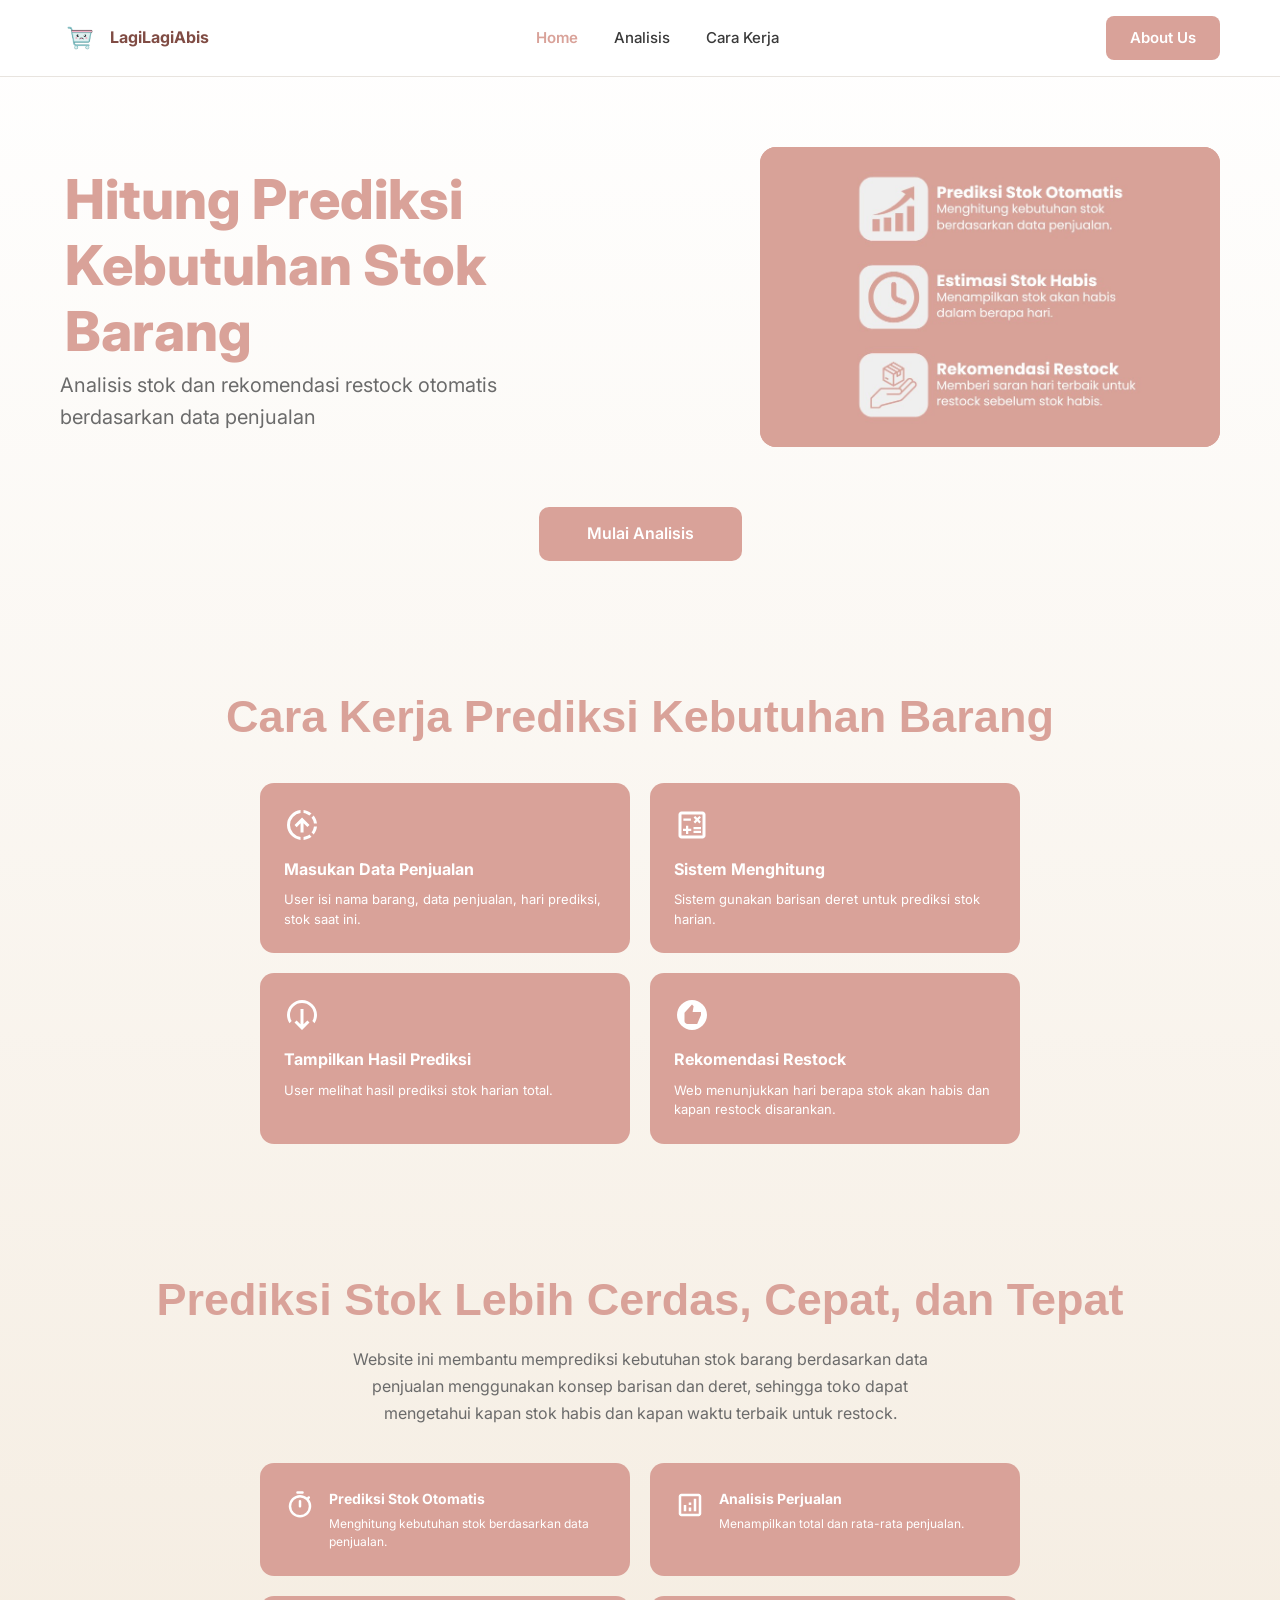
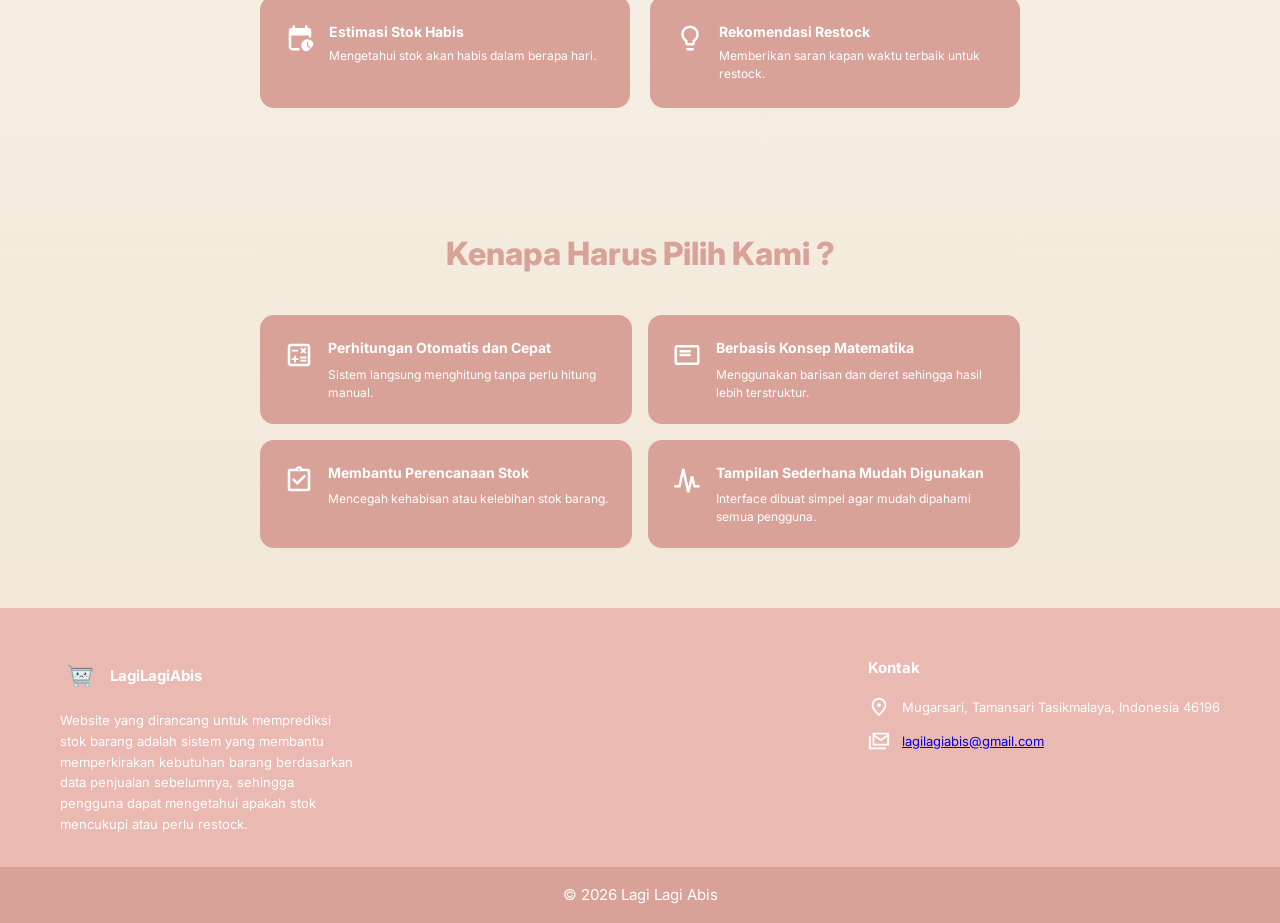
==== commit 1dadada0: "Merge branch 'main' of https://github.com/Witty04/lagilagiabis" ====
--- a/index.html
+++ b/index.html
@@ -176,7 +176,7 @@
       <div class="kontak-item">
         <div class="kontak-icon two">
         </div>
-        <span><a href="mailto:lagilagiabis@gmail.com" class="__cf_email__" data-cfemail="dab6bbbdb3b6bbbdb3bbb8b3a99abdb7bbb3b6f4b9b5b7">[lagilagiabis@gmail.com]</a></span>
+        <span><a href="mailto:lagilagiabis@gmail.com" class="__cf_email__" data-cfemail="dab6bbbdb3b6bbbdb3bbb8b3a99abdb7bbb3b6f4b9b5b7">lagilagiabis@gmail.com</a></span>
       </div>
     </div>
   </footer>
